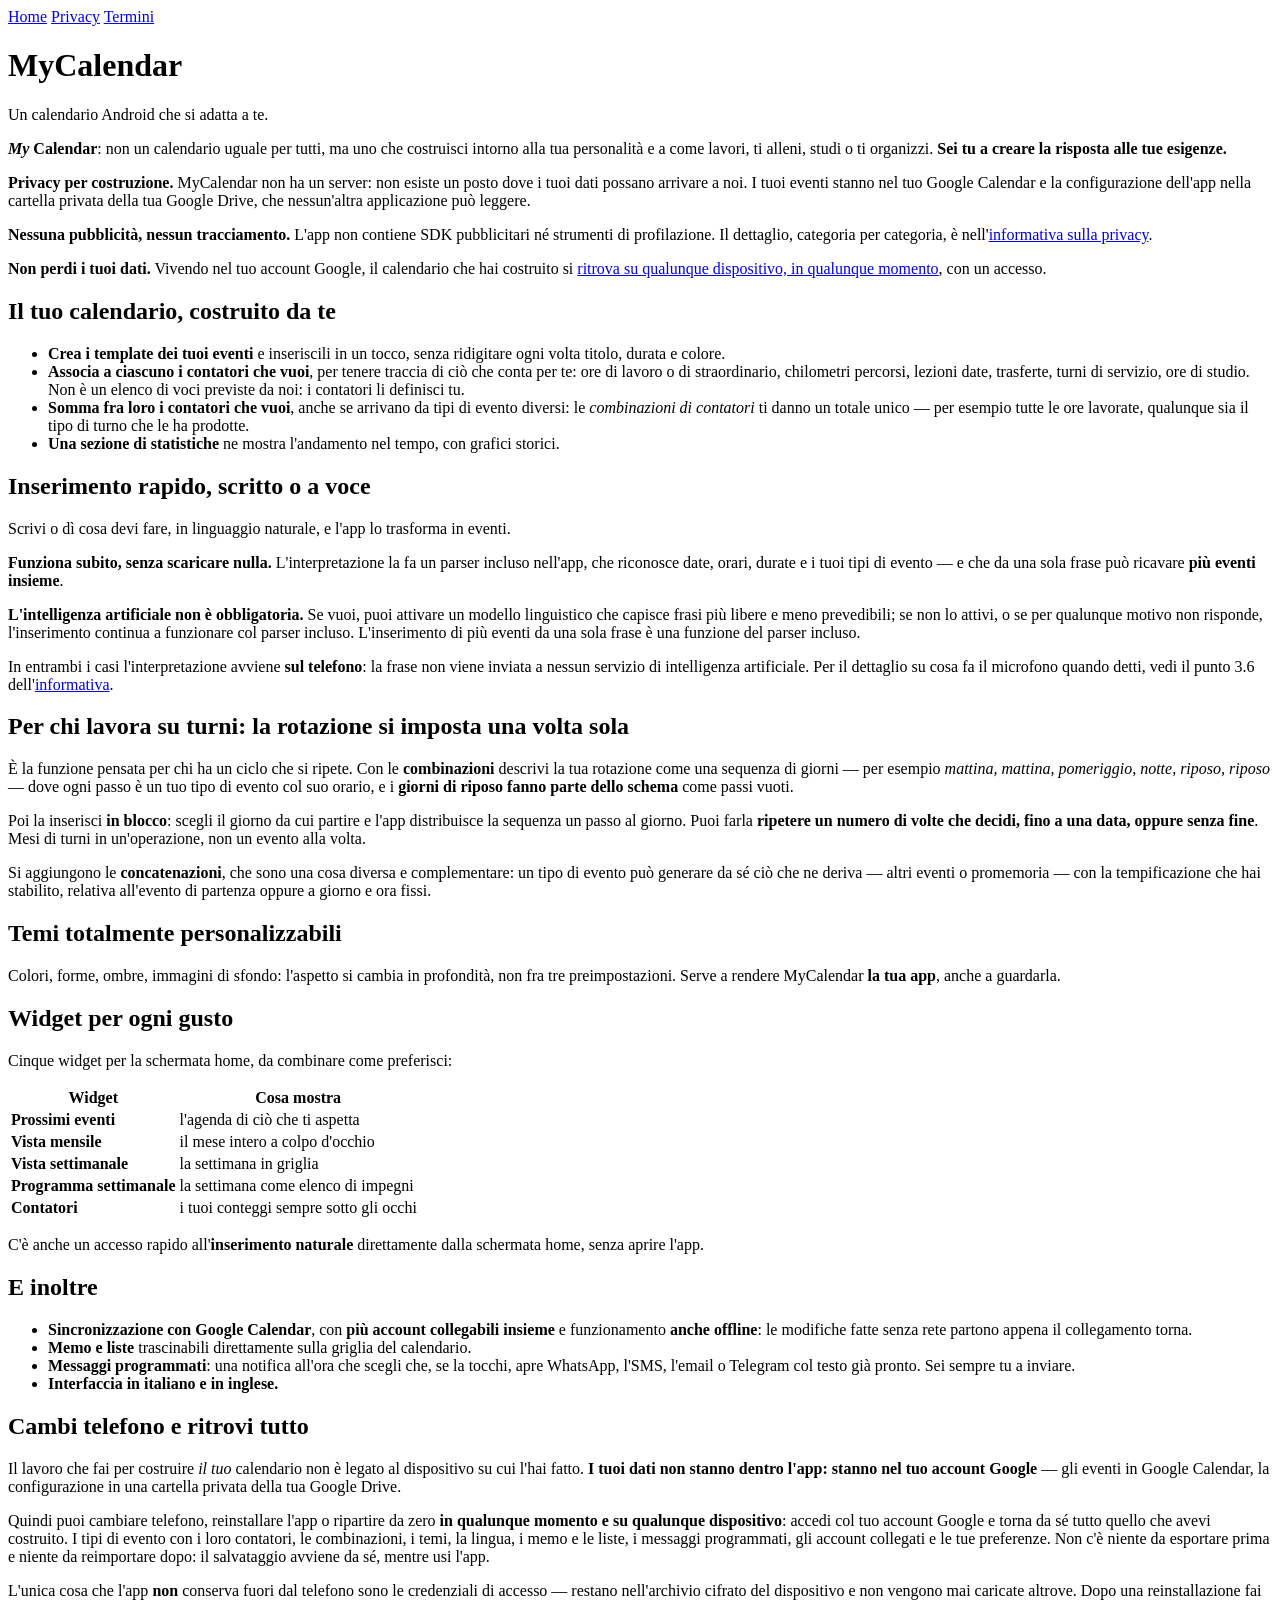
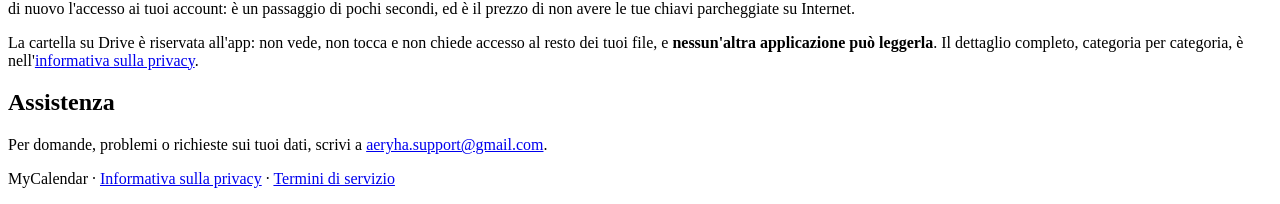
==== index.html @ 50409868 "Pubblica index.html" ====
<!DOCTYPE html>
<html lang="it">
<head>
<meta charset="utf-8">
<meta name="viewport" content="width=device-width, initial-scale=1">
<title>MyCalendar — un calendario Android che si adatta a te</title>
<meta name="description" content="MyCalendar è un calendario Android che si adatta a te: crea i template dei tuoi eventi, associagli i contatori che vuoi e guardane l'andamento. Privacy per costruzione: i tuoi dati restano nel tuo account Google.">
<link rel="stylesheet" href="stile.css">
</head>
<body>

<nav>
  <a href="index.html">Home</a>
  <a href="privacy.html">Privacy</a>
  <a href="termini.html">Termini</a>
</nav>

<h1>MyCalendar</h1>
<p class="sottotitolo">Un calendario Android che si adatta a te.</p>
<p><strong><em>My</em> Calendar</strong>: non un calendario uguale per tutti, ma uno che
costruisci intorno alla tua personalità e a come lavori, ti alleni, studi o ti organizzi.
<strong>Sei tu a creare la risposta alle tue esigenze.</strong></p>

<div class="sintesi">
  <p><strong>Privacy per costruzione.</strong> MyCalendar non ha un server: non esiste un posto dove i
  tuoi dati possano arrivare a noi. I tuoi eventi stanno nel tuo Google Calendar e la
  configurazione dell'app nella cartella privata della tua Google Drive, che nessun'altra
  applicazione può leggere.</p>
  <p><strong>Nessuna pubblicità, nessun tracciamento.</strong> L'app non contiene SDK
  pubblicitari né strumenti di profilazione. Il dettaglio, categoria per categoria, è
  nell'<a href="privacy.html">informativa sulla privacy</a>.</p>
  <p><strong>Non perdi i tuoi dati.</strong> Vivendo nel tuo account Google, il calendario
  che hai costruito si <a href="#ripristino">ritrova su qualunque dispositivo, in qualunque
  momento</a>, con un accesso.</p>
</div>

<h2>Il tuo calendario, costruito da te</h2>
<ul>
  <li><strong>Crea i template dei tuoi eventi</strong> e inseriscili in un tocco, senza
  ridigitare ogni volta titolo, durata e colore.</li>
  <li><strong>Associa a ciascuno i contatori che vuoi</strong>, per tenere traccia di ciò che
  conta per te: ore di lavoro o di straordinario, chilometri percorsi, lezioni date,
  trasferte, turni di servizio, ore di studio. Non è un elenco di voci previste da noi:
  i contatori li definisci tu.</li>
  <li><strong>Somma fra loro i contatori che vuoi</strong>, anche se arrivano da tipi di
  evento diversi: le <em>combinazioni di contatori</em> ti danno un totale unico — per
  esempio tutte le ore lavorate, qualunque sia il tipo di turno che le ha prodotte.</li>
  <li><strong>Una sezione di statistiche</strong> ne mostra l'andamento nel tempo, con
  grafici storici.</li>
</ul>

<h2>Inserimento rapido, scritto o a voce</h2>
<p>Scrivi o dì cosa devi fare, in linguaggio naturale, e l'app lo trasforma in eventi.</p>
<p><strong>Funziona subito, senza scaricare nulla.</strong> L'interpretazione la fa un parser
incluso nell'app, che riconosce date, orari, durate e i tuoi tipi di evento — e che da una
sola frase può ricavare <strong>più eventi insieme</strong>.</p>
<p><strong>L'intelligenza artificiale non è obbligatoria.</strong> Se vuoi, puoi attivare un
modello linguistico che capisce frasi più libere e meno prevedibili; se non lo attivi, o se
per qualunque motivo non risponde, l'inserimento continua a funzionare col parser incluso.
L'inserimento di più eventi da una sola frase è una funzione del parser incluso.</p>
<p>In entrambi i casi l'interpretazione avviene <strong>sul telefono</strong>: la frase non
viene inviata a nessun servizio di intelligenza artificiale. Per il dettaglio su cosa fa il
microfono quando detti, vedi il punto 3.6 dell'<a href="privacy.html">informativa</a>.</p>

<h2>Per chi lavora su turni: la rotazione si imposta una volta sola</h2>
<p>È la funzione pensata per chi ha un ciclo che si ripete. Con le
<strong>combinazioni</strong> descrivi la tua rotazione come una sequenza di giorni — per
esempio <em>mattina, mattina, pomeriggio, notte, riposo, riposo</em> — dove ogni passo è un
tuo tipo di evento col suo orario, e i <strong>giorni di riposo fanno parte dello schema</strong>
come passi vuoti.</p>
<p>Poi la inserisci <strong>in blocco</strong>: scegli il giorno da cui partire e l'app
distribuisce la sequenza un passo al giorno. Puoi farla <strong>ripetere un numero di volte
che decidi, fino a una data, oppure senza fine</strong>. Mesi di turni in un'operazione, non
un evento alla volta.</p>
<p>Si aggiungono le <strong>concatenazioni</strong>, che sono una cosa diversa e
complementare: un tipo di evento può generare da sé ciò che ne deriva — altri eventi o
promemoria — con la tempificazione che hai stabilito, relativa all'evento di partenza oppure
a giorno e ora fissi.</p>

<h2>Temi totalmente personalizzabili</h2>
<p>Colori, forme, ombre, immagini di sfondo: l'aspetto si cambia in profondità, non fra tre
preimpostazioni. Serve a rendere MyCalendar <strong>la tua app</strong>, anche a guardarla.</p>

<h2>Widget per ogni gusto</h2>
<p>Cinque widget per la schermata home, da combinare come preferisci:</p>
<table>
  <tr><th>Widget</th><th>Cosa mostra</th></tr>
  <tr><td><strong>Prossimi eventi</strong></td><td>l'agenda di ciò che ti aspetta</td></tr>
  <tr><td><strong>Vista mensile</strong></td><td>il mese intero a colpo d'occhio</td></tr>
  <tr><td><strong>Vista settimanale</strong></td><td>la settimana in griglia</td></tr>
  <tr><td><strong>Programma settimanale</strong></td><td>la settimana come elenco di impegni</td></tr>
  <tr><td><strong>Contatori</strong></td><td>i tuoi conteggi sempre sotto gli occhi</td></tr>
</table>
<p>C'è anche un accesso rapido all'<strong>inserimento naturale</strong> direttamente dalla
schermata home, senza aprire l'app.</p>

<h2>E inoltre</h2>
<ul>
  <li><strong>Sincronizzazione con Google Calendar</strong>, con <strong>più account
  collegabili insieme</strong> e funzionamento <strong>anche offline</strong>: le modifiche
  fatte senza rete partono appena il collegamento torna.</li>
  <li><strong>Memo e liste</strong> trascinabili direttamente sulla griglia del calendario.</li>
  <li><strong>Messaggi programmati</strong>: una notifica all'ora che scegli che, se la
  tocchi, apre WhatsApp, l'SMS, l'email o Telegram col testo già pronto. Sei sempre tu a
  inviare.</li>
  <li><strong>Interfaccia in italiano e in inglese.</strong></li>
</ul>

<h2 id="ripristino">Cambi telefono e ritrovi tutto</h2>
<p>Il lavoro che fai per costruire <em>il tuo</em> calendario non è legato al dispositivo su
cui l'hai fatto. <strong>I tuoi dati non stanno dentro l'app: stanno nel tuo account
Google</strong> — gli eventi in Google Calendar, la configurazione in una cartella privata
della tua Google Drive.</p>
<p>Quindi puoi cambiare telefono, reinstallare l'app o ripartire da zero
<strong>in qualunque momento e su qualunque dispositivo</strong>: accedi col tuo account
Google e torna da sé tutto quello che avevi costruito. I tipi di evento con i loro contatori,
le combinazioni, i temi, la lingua, i memo e le liste, i messaggi programmati, gli account
collegati e le tue preferenze. Non c'è niente da esportare prima e niente da reimportare
dopo: il salvataggio avviene da sé, mentre usi l'app.</p>
<p>L'unica cosa che l'app <strong>non</strong> conserva fuori dal telefono sono le credenziali
di accesso — restano nell'archivio cifrato del dispositivo e non vengono mai caricate
altrove. Dopo una reinstallazione fai di nuovo l'accesso ai tuoi account: è un passaggio di
pochi secondi, ed è il prezzo di non avere le tue chiavi parcheggiate su Internet.</p>
<p>La cartella su Drive è riservata all'app: non vede, non tocca e non chiede accesso al
resto dei tuoi file, e <strong>nessun'altra applicazione può leggerla</strong>. Il dettaglio
completo, categoria per categoria, è nell'<a href="privacy.html">informativa sulla
privacy</a>.</p>

<h2>Assistenza</h2>
<p>Per domande, problemi o richieste sui tuoi dati, scrivi a
<a href="mailto:aeryha.support@gmail.com">aeryha.support@gmail.com</a>.</p>

<footer>
  <p>MyCalendar · <a href="privacy.html">Informativa sulla privacy</a> ·
  <a href="termini.html">Termini di servizio</a></p>
</footer>

</body>
</html>
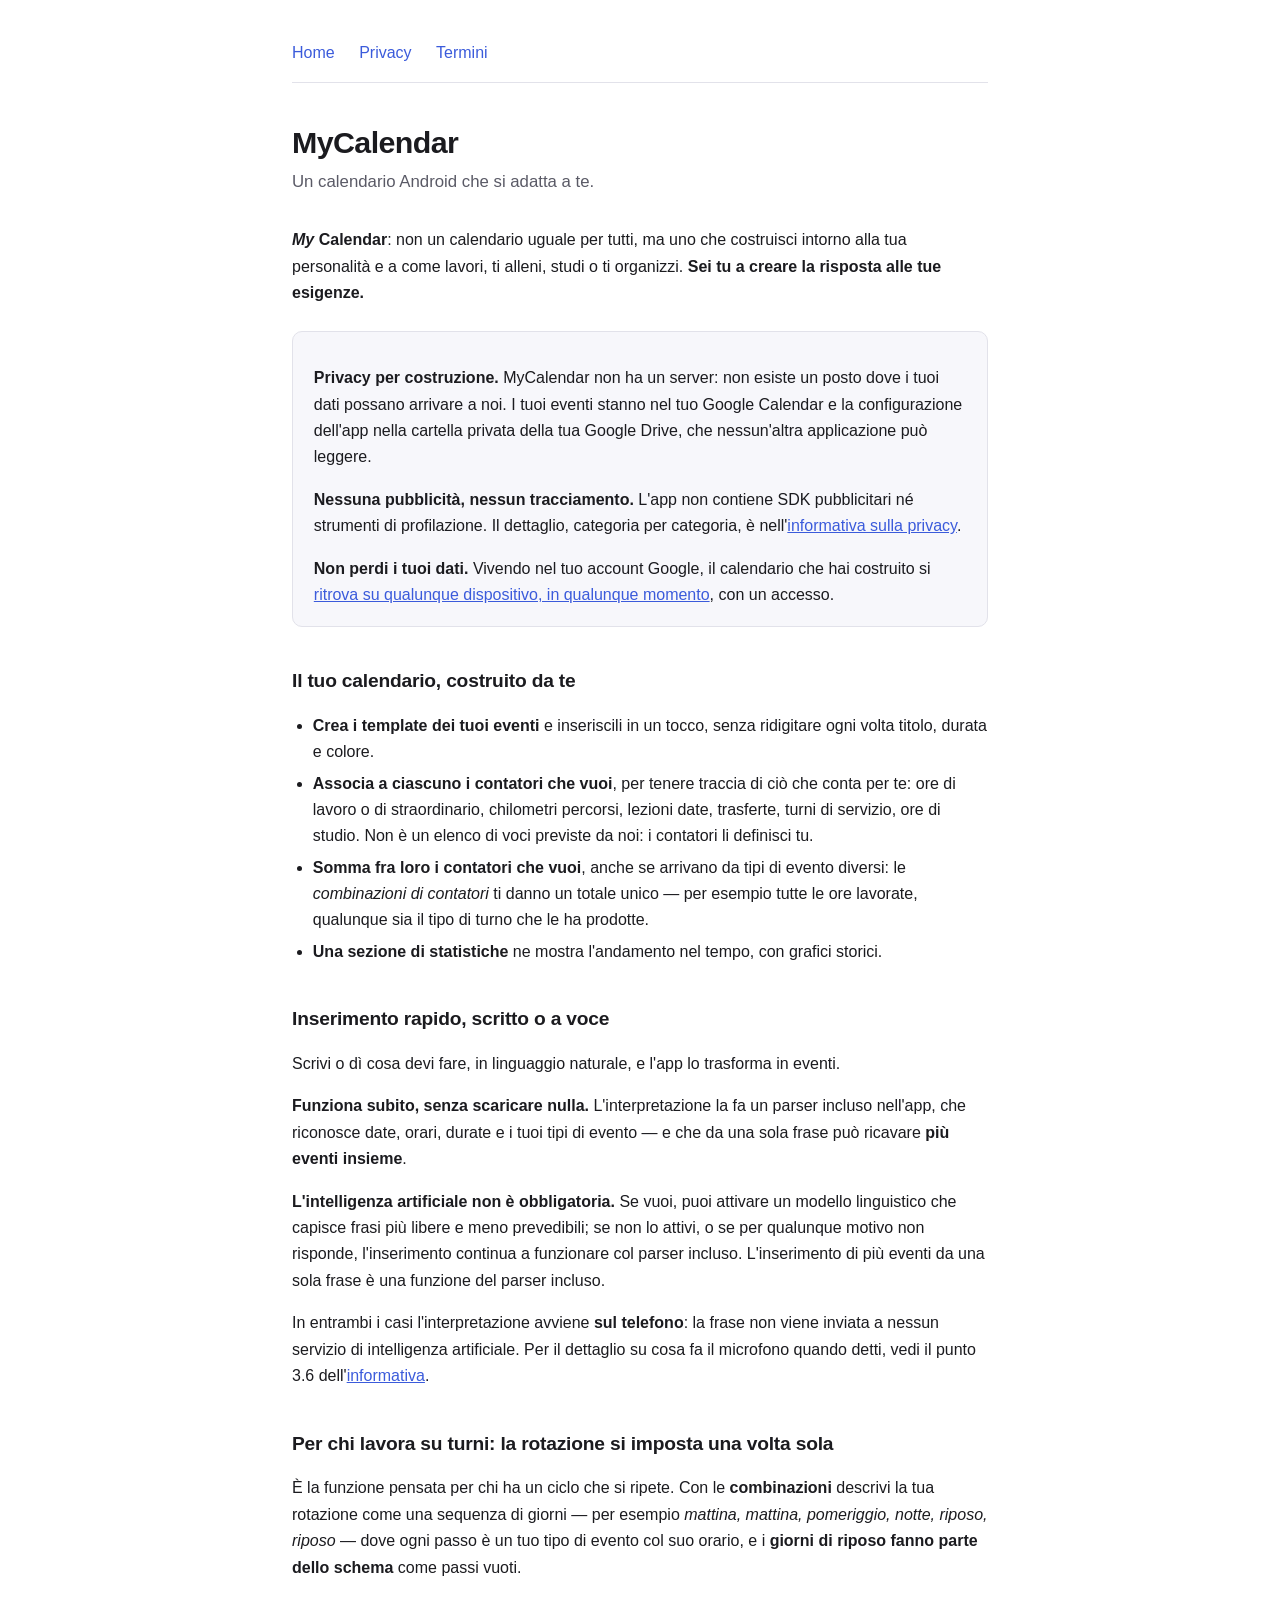
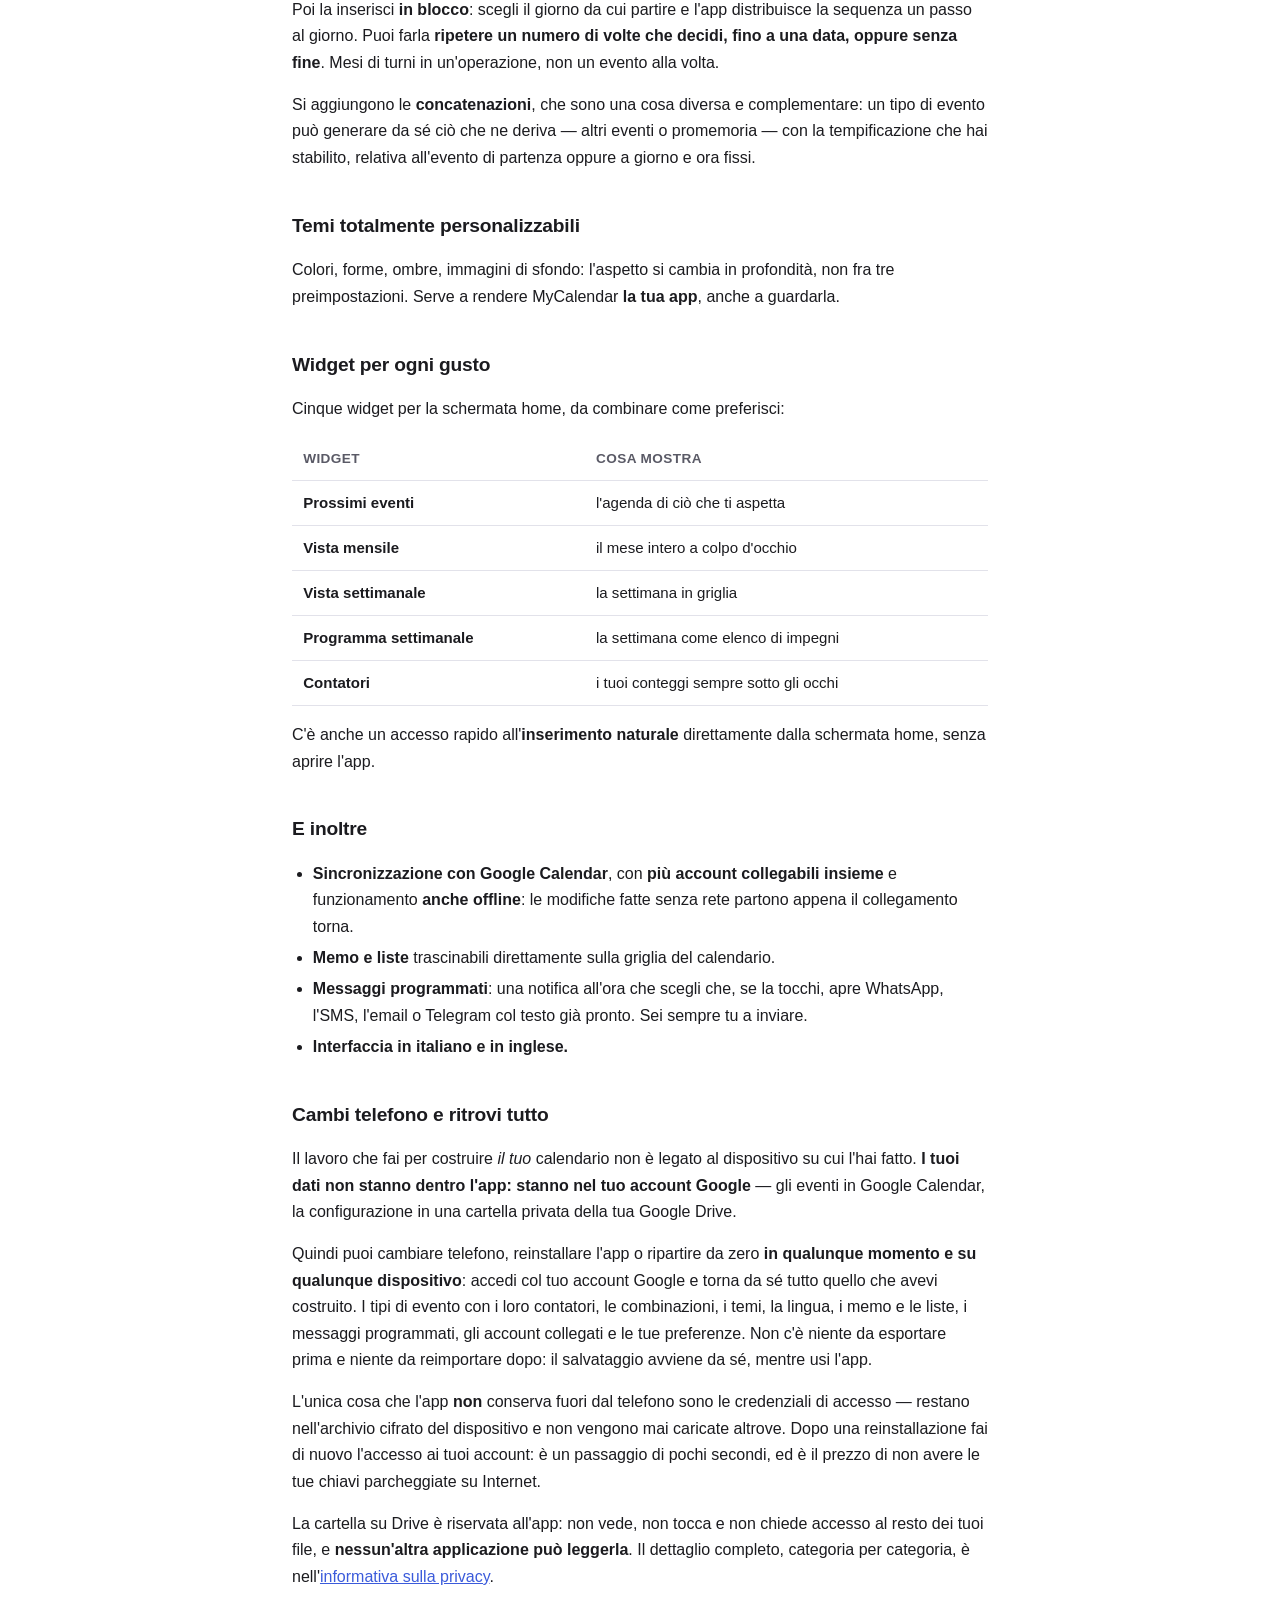
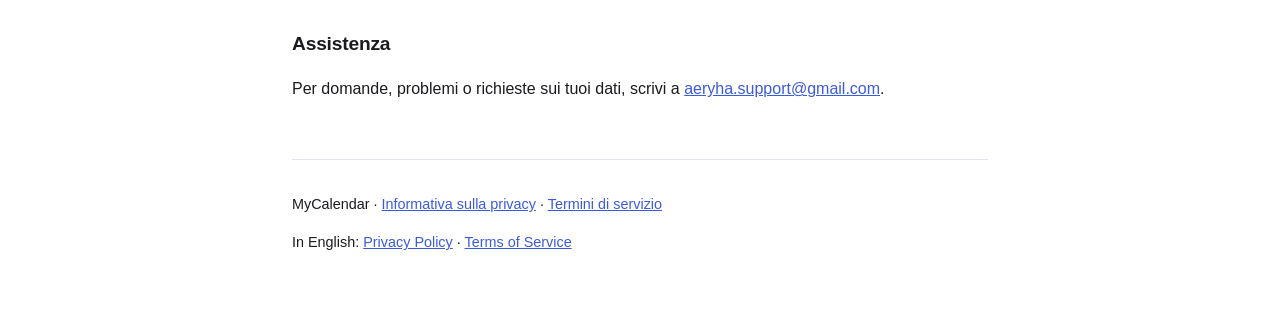
==== commit b54ab222: "Aggiorna index.html: collegamento alla versione inglese" ====
--- a/index.html
+++ b/index.html
@@ -1,139 +1,141 @@
-<!DOCTYPE html>
-<html lang="it">
-<head>
-<meta charset="utf-8">
-<meta name="viewport" content="width=device-width, initial-scale=1">
-<title>MyCalendar — un calendario Android che si adatta a te</title>
-<meta name="description" content="MyCalendar è un calendario Android che si adatta a te: crea i template dei tuoi eventi, associagli i contatori che vuoi e guardane l'andamento. Privacy per costruzione: i tuoi dati restano nel tuo account Google.">
-<link rel="stylesheet" href="stile.css">
-</head>
-<body>
-
-<nav>
-  <a href="index.html">Home</a>
-  <a href="privacy.html">Privacy</a>
-  <a href="termini.html">Termini</a>
-</nav>
-
-<h1>MyCalendar</h1>
-<p class="sottotitolo">Un calendario Android che si adatta a te.</p>
-<p><strong><em>My</em> Calendar</strong>: non un calendario uguale per tutti, ma uno che
-costruisci intorno alla tua personalità e a come lavori, ti alleni, studi o ti organizzi.
-<strong>Sei tu a creare la risposta alle tue esigenze.</strong></p>
-
-<div class="sintesi">
-  <p><strong>Privacy per costruzione.</strong> MyCalendar non ha un server: non esiste un posto dove i
-  tuoi dati possano arrivare a noi. I tuoi eventi stanno nel tuo Google Calendar e la
-  configurazione dell'app nella cartella privata della tua Google Drive, che nessun'altra
-  applicazione può leggere.</p>
-  <p><strong>Nessuna pubblicità, nessun tracciamento.</strong> L'app non contiene SDK
-  pubblicitari né strumenti di profilazione. Il dettaglio, categoria per categoria, è
-  nell'<a href="privacy.html">informativa sulla privacy</a>.</p>
-  <p><strong>Non perdi i tuoi dati.</strong> Vivendo nel tuo account Google, il calendario
-  che hai costruito si <a href="#ripristino">ritrova su qualunque dispositivo, in qualunque
-  momento</a>, con un accesso.</p>
-</div>
-
-<h2>Il tuo calendario, costruito da te</h2>
-<ul>
-  <li><strong>Crea i template dei tuoi eventi</strong> e inseriscili in un tocco, senza
-  ridigitare ogni volta titolo, durata e colore.</li>
-  <li><strong>Associa a ciascuno i contatori che vuoi</strong>, per tenere traccia di ciò che
-  conta per te: ore di lavoro o di straordinario, chilometri percorsi, lezioni date,
-  trasferte, turni di servizio, ore di studio. Non è un elenco di voci previste da noi:
-  i contatori li definisci tu.</li>
-  <li><strong>Somma fra loro i contatori che vuoi</strong>, anche se arrivano da tipi di
-  evento diversi: le <em>combinazioni di contatori</em> ti danno un totale unico — per
-  esempio tutte le ore lavorate, qualunque sia il tipo di turno che le ha prodotte.</li>
-  <li><strong>Una sezione di statistiche</strong> ne mostra l'andamento nel tempo, con
-  grafici storici.</li>
-</ul>
-
-<h2>Inserimento rapido, scritto o a voce</h2>
-<p>Scrivi o dì cosa devi fare, in linguaggio naturale, e l'app lo trasforma in eventi.</p>
-<p><strong>Funziona subito, senza scaricare nulla.</strong> L'interpretazione la fa un parser
-incluso nell'app, che riconosce date, orari, durate e i tuoi tipi di evento — e che da una
-sola frase può ricavare <strong>più eventi insieme</strong>.</p>
-<p><strong>L'intelligenza artificiale non è obbligatoria.</strong> Se vuoi, puoi attivare un
-modello linguistico che capisce frasi più libere e meno prevedibili; se non lo attivi, o se
-per qualunque motivo non risponde, l'inserimento continua a funzionare col parser incluso.
-L'inserimento di più eventi da una sola frase è una funzione del parser incluso.</p>
-<p>In entrambi i casi l'interpretazione avviene <strong>sul telefono</strong>: la frase non
-viene inviata a nessun servizio di intelligenza artificiale. Per il dettaglio su cosa fa il
-microfono quando detti, vedi il punto 3.6 dell'<a href="privacy.html">informativa</a>.</p>
-
-<h2>Per chi lavora su turni: la rotazione si imposta una volta sola</h2>
-<p>È la funzione pensata per chi ha un ciclo che si ripete. Con le
-<strong>combinazioni</strong> descrivi la tua rotazione come una sequenza di giorni — per
-esempio <em>mattina, mattina, pomeriggio, notte, riposo, riposo</em> — dove ogni passo è un
-tuo tipo di evento col suo orario, e i <strong>giorni di riposo fanno parte dello schema</strong>
-come passi vuoti.</p>
-<p>Poi la inserisci <strong>in blocco</strong>: scegli il giorno da cui partire e l'app
-distribuisce la sequenza un passo al giorno. Puoi farla <strong>ripetere un numero di volte
-che decidi, fino a una data, oppure senza fine</strong>. Mesi di turni in un'operazione, non
-un evento alla volta.</p>
-<p>Si aggiungono le <strong>concatenazioni</strong>, che sono una cosa diversa e
-complementare: un tipo di evento può generare da sé ciò che ne deriva — altri eventi o
-promemoria — con la tempificazione che hai stabilito, relativa all'evento di partenza oppure
-a giorno e ora fissi.</p>
-
-<h2>Temi totalmente personalizzabili</h2>
-<p>Colori, forme, ombre, immagini di sfondo: l'aspetto si cambia in profondità, non fra tre
-preimpostazioni. Serve a rendere MyCalendar <strong>la tua app</strong>, anche a guardarla.</p>
-
-<h2>Widget per ogni gusto</h2>
-<p>Cinque widget per la schermata home, da combinare come preferisci:</p>
-<table>
-  <tr><th>Widget</th><th>Cosa mostra</th></tr>
-  <tr><td><strong>Prossimi eventi</strong></td><td>l'agenda di ciò che ti aspetta</td></tr>
-  <tr><td><strong>Vista mensile</strong></td><td>il mese intero a colpo d'occhio</td></tr>
-  <tr><td><strong>Vista settimanale</strong></td><td>la settimana in griglia</td></tr>
-  <tr><td><strong>Programma settimanale</strong></td><td>la settimana come elenco di impegni</td></tr>
-  <tr><td><strong>Contatori</strong></td><td>i tuoi conteggi sempre sotto gli occhi</td></tr>
-</table>
-<p>C'è anche un accesso rapido all'<strong>inserimento naturale</strong> direttamente dalla
-schermata home, senza aprire l'app.</p>
-
-<h2>E inoltre</h2>
-<ul>
-  <li><strong>Sincronizzazione con Google Calendar</strong>, con <strong>più account
-  collegabili insieme</strong> e funzionamento <strong>anche offline</strong>: le modifiche
-  fatte senza rete partono appena il collegamento torna.</li>
-  <li><strong>Memo e liste</strong> trascinabili direttamente sulla griglia del calendario.</li>
-  <li><strong>Messaggi programmati</strong>: una notifica all'ora che scegli che, se la
-  tocchi, apre WhatsApp, l'SMS, l'email o Telegram col testo già pronto. Sei sempre tu a
-  inviare.</li>
-  <li><strong>Interfaccia in italiano e in inglese.</strong></li>
-</ul>
-
-<h2 id="ripristino">Cambi telefono e ritrovi tutto</h2>
-<p>Il lavoro che fai per costruire <em>il tuo</em> calendario non è legato al dispositivo su
-cui l'hai fatto. <strong>I tuoi dati non stanno dentro l'app: stanno nel tuo account
-Google</strong> — gli eventi in Google Calendar, la configurazione in una cartella privata
-della tua Google Drive.</p>
-<p>Quindi puoi cambiare telefono, reinstallare l'app o ripartire da zero
-<strong>in qualunque momento e su qualunque dispositivo</strong>: accedi col tuo account
-Google e torna da sé tutto quello che avevi costruito. I tipi di evento con i loro contatori,
-le combinazioni, i temi, la lingua, i memo e le liste, i messaggi programmati, gli account
-collegati e le tue preferenze. Non c'è niente da esportare prima e niente da reimportare
-dopo: il salvataggio avviene da sé, mentre usi l'app.</p>
-<p>L'unica cosa che l'app <strong>non</strong> conserva fuori dal telefono sono le credenziali
-di accesso — restano nell'archivio cifrato del dispositivo e non vengono mai caricate
-altrove. Dopo una reinstallazione fai di nuovo l'accesso ai tuoi account: è un passaggio di
-pochi secondi, ed è il prezzo di non avere le tue chiavi parcheggiate su Internet.</p>
-<p>La cartella su Drive è riservata all'app: non vede, non tocca e non chiede accesso al
-resto dei tuoi file, e <strong>nessun'altra applicazione può leggerla</strong>. Il dettaglio
-completo, categoria per categoria, è nell'<a href="privacy.html">informativa sulla
-privacy</a>.</p>
-
-<h2>Assistenza</h2>
-<p>Per domande, problemi o richieste sui tuoi dati, scrivi a
-<a href="mailto:aeryha.support@gmail.com">aeryha.support@gmail.com</a>.</p>
-
-<footer>
-  <p>MyCalendar · <a href="privacy.html">Informativa sulla privacy</a> ·
-  <a href="termini.html">Termini di servizio</a></p>
-</footer>
-
-</body>
-</html>
+<!DOCTYPE html>
+<html lang="it">
+<head>
+<meta charset="utf-8">
+<meta name="viewport" content="width=device-width, initial-scale=1">
+<title>MyCalendar — un calendario Android che si adatta a te</title>
+<meta name="description" content="MyCalendar è un calendario Android che si adatta a te: crea i template dei tuoi eventi, associagli i contatori che vuoi e guardane l'andamento. Privacy per costruzione: i tuoi dati restano nel tuo account Google.">
+<link rel="stylesheet" href="stile.css">
+</head>
+<body>
+
+<nav>
+  <a href="index.html">Home</a>
+  <a href="privacy.html">Privacy</a>
+  <a href="termini.html">Termini</a>
+</nav>
+
+<h1>MyCalendar</h1>
+<p class="sottotitolo">Un calendario Android che si adatta a te.</p>
+<p><strong><em>My</em> Calendar</strong>: non un calendario uguale per tutti, ma uno che
+costruisci intorno alla tua personalità e a come lavori, ti alleni, studi o ti organizzi.
+<strong>Sei tu a creare la risposta alle tue esigenze.</strong></p>
+
+<div class="sintesi">
+  <p><strong>Privacy per costruzione.</strong> MyCalendar non ha un server: non esiste un posto dove i
+  tuoi dati possano arrivare a noi. I tuoi eventi stanno nel tuo Google Calendar e la
+  configurazione dell'app nella cartella privata della tua Google Drive, che nessun'altra
+  applicazione può leggere.</p>
+  <p><strong>Nessuna pubblicità, nessun tracciamento.</strong> L'app non contiene SDK
+  pubblicitari né strumenti di profilazione. Il dettaglio, categoria per categoria, è
+  nell'<a href="privacy.html">informativa sulla privacy</a>.</p>
+  <p><strong>Non perdi i tuoi dati.</strong> Vivendo nel tuo account Google, il calendario
+  che hai costruito si <a href="#ripristino">ritrova su qualunque dispositivo, in qualunque
+  momento</a>, con un accesso.</p>
+</div>
+
+<h2>Il tuo calendario, costruito da te</h2>
+<ul>
+  <li><strong>Crea i template dei tuoi eventi</strong> e inseriscili in un tocco, senza
+  ridigitare ogni volta titolo, durata e colore.</li>
+  <li><strong>Associa a ciascuno i contatori che vuoi</strong>, per tenere traccia di ciò che
+  conta per te: ore di lavoro o di straordinario, chilometri percorsi, lezioni date,
+  trasferte, turni di servizio, ore di studio. Non è un elenco di voci previste da noi:
+  i contatori li definisci tu.</li>
+  <li><strong>Somma fra loro i contatori che vuoi</strong>, anche se arrivano da tipi di
+  evento diversi: le <em>combinazioni di contatori</em> ti danno un totale unico — per
+  esempio tutte le ore lavorate, qualunque sia il tipo di turno che le ha prodotte.</li>
+  <li><strong>Una sezione di statistiche</strong> ne mostra l'andamento nel tempo, con
+  grafici storici.</li>
+</ul>
+
+<h2>Inserimento rapido, scritto o a voce</h2>
+<p>Scrivi o dì cosa devi fare, in linguaggio naturale, e l'app lo trasforma in eventi.</p>
+<p><strong>Funziona subito, senza scaricare nulla.</strong> L'interpretazione la fa un parser
+incluso nell'app, che riconosce date, orari, durate e i tuoi tipi di evento — e che da una
+sola frase può ricavare <strong>più eventi insieme</strong>.</p>
+<p><strong>L'intelligenza artificiale non è obbligatoria.</strong> Se vuoi, puoi attivare un
+modello linguistico che capisce frasi più libere e meno prevedibili; se non lo attivi, o se
+per qualunque motivo non risponde, l'inserimento continua a funzionare col parser incluso.
+L'inserimento di più eventi da una sola frase è una funzione del parser incluso.</p>
+<p>In entrambi i casi l'interpretazione avviene <strong>sul telefono</strong>: la frase non
+viene inviata a nessun servizio di intelligenza artificiale. Per il dettaglio su cosa fa il
+microfono quando detti, vedi il punto 3.6 dell'<a href="privacy.html">informativa</a>.</p>
+
+<h2>Per chi lavora su turni: la rotazione si imposta una volta sola</h2>
+<p>È la funzione pensata per chi ha un ciclo che si ripete. Con le
+<strong>combinazioni</strong> descrivi la tua rotazione come una sequenza di giorni — per
+esempio <em>mattina, mattina, pomeriggio, notte, riposo, riposo</em> — dove ogni passo è un
+tuo tipo di evento col suo orario, e i <strong>giorni di riposo fanno parte dello schema</strong>
+come passi vuoti.</p>
+<p>Poi la inserisci <strong>in blocco</strong>: scegli il giorno da cui partire e l'app
+distribuisce la sequenza un passo al giorno. Puoi farla <strong>ripetere un numero di volte
+che decidi, fino a una data, oppure senza fine</strong>. Mesi di turni in un'operazione, non
+un evento alla volta.</p>
+<p>Si aggiungono le <strong>concatenazioni</strong>, che sono una cosa diversa e
+complementare: un tipo di evento può generare da sé ciò che ne deriva — altri eventi o
+promemoria — con la tempificazione che hai stabilito, relativa all'evento di partenza oppure
+a giorno e ora fissi.</p>
+
+<h2>Temi totalmente personalizzabili</h2>
+<p>Colori, forme, ombre, immagini di sfondo: l'aspetto si cambia in profondità, non fra tre
+preimpostazioni. Serve a rendere MyCalendar <strong>la tua app</strong>, anche a guardarla.</p>
+
+<h2>Widget per ogni gusto</h2>
+<p>Cinque widget per la schermata home, da combinare come preferisci:</p>
+<table>
+  <tr><th>Widget</th><th>Cosa mostra</th></tr>
+  <tr><td><strong>Prossimi eventi</strong></td><td>l'agenda di ciò che ti aspetta</td></tr>
+  <tr><td><strong>Vista mensile</strong></td><td>il mese intero a colpo d'occhio</td></tr>
+  <tr><td><strong>Vista settimanale</strong></td><td>la settimana in griglia</td></tr>
+  <tr><td><strong>Programma settimanale</strong></td><td>la settimana come elenco di impegni</td></tr>
+  <tr><td><strong>Contatori</strong></td><td>i tuoi conteggi sempre sotto gli occhi</td></tr>
+</table>
+<p>C'è anche un accesso rapido all'<strong>inserimento naturale</strong> direttamente dalla
+schermata home, senza aprire l'app.</p>
+
+<h2>E inoltre</h2>
+<ul>
+  <li><strong>Sincronizzazione con Google Calendar</strong>, con <strong>più account
+  collegabili insieme</strong> e funzionamento <strong>anche offline</strong>: le modifiche
+  fatte senza rete partono appena il collegamento torna.</li>
+  <li><strong>Memo e liste</strong> trascinabili direttamente sulla griglia del calendario.</li>
+  <li><strong>Messaggi programmati</strong>: una notifica all'ora che scegli che, se la
+  tocchi, apre WhatsApp, l'SMS, l'email o Telegram col testo già pronto. Sei sempre tu a
+  inviare.</li>
+  <li><strong>Interfaccia in italiano e in inglese.</strong></li>
+</ul>
+
+<h2 id="ripristino">Cambi telefono e ritrovi tutto</h2>
+<p>Il lavoro che fai per costruire <em>il tuo</em> calendario non è legato al dispositivo su
+cui l'hai fatto. <strong>I tuoi dati non stanno dentro l'app: stanno nel tuo account
+Google</strong> — gli eventi in Google Calendar, la configurazione in una cartella privata
+della tua Google Drive.</p>
+<p>Quindi puoi cambiare telefono, reinstallare l'app o ripartire da zero
+<strong>in qualunque momento e su qualunque dispositivo</strong>: accedi col tuo account
+Google e torna da sé tutto quello che avevi costruito. I tipi di evento con i loro contatori,
+le combinazioni, i temi, la lingua, i memo e le liste, i messaggi programmati, gli account
+collegati e le tue preferenze. Non c'è niente da esportare prima e niente da reimportare
+dopo: il salvataggio avviene da sé, mentre usi l'app.</p>
+<p>L'unica cosa che l'app <strong>non</strong> conserva fuori dal telefono sono le credenziali
+di accesso — restano nell'archivio cifrato del dispositivo e non vengono mai caricate
+altrove. Dopo una reinstallazione fai di nuovo l'accesso ai tuoi account: è un passaggio di
+pochi secondi, ed è il prezzo di non avere le tue chiavi parcheggiate su Internet.</p>
+<p>La cartella su Drive è riservata all'app: non vede, non tocca e non chiede accesso al
+resto dei tuoi file, e <strong>nessun'altra applicazione può leggerla</strong>. Il dettaglio
+completo, categoria per categoria, è nell'<a href="privacy.html">informativa sulla
+privacy</a>.</p>
+
+<h2>Assistenza</h2>
+<p>Per domande, problemi o richieste sui tuoi dati, scrivi a
+<a href="mailto:aeryha.support@gmail.com">aeryha.support@gmail.com</a>.</p>
+
+<footer>
+  <p>MyCalendar · <a href="privacy.html">Informativa sulla privacy</a> ·
+  <a href="termini.html">Termini di servizio</a></p>
+  <p>In English: <a href="privacy-en.html">Privacy Policy</a> ·
+  <a href="terms-en.html">Terms of Service</a></p>
+</footer>
+
+</body>
+</html>
--- a/stile.css
+++ b/stile.css
@@ -0,0 +1,53 @@
+:root {
+  --testo: #1b1b1f;
+  --tenue: #5a5a66;
+  --bordo: #e2e2ea;
+  --sfondo: #ffffff;
+  --accento: #3b5bdb;
+  --nota: #f7f7fb;
+}
+@media (prefers-color-scheme: dark) {
+  :root {
+    --testo: #e8e8ee;
+    --tenue: #a3a3b2;
+    --bordo: #32323c;
+    --sfondo: #16161a;
+    --accento: #8da2fb;
+    --nota: #1e1e24;
+  }
+}
+* { box-sizing: border-box; }
+body {
+  margin: 0 auto;
+  padding: 2.5rem 1.25rem 4rem;
+  max-width: 46rem;
+  background: var(--sfondo);
+  color: var(--testo);
+  font: 16px/1.65 -apple-system, BlinkMacSystemFont, "Segoe UI", Roboto, sans-serif;
+  -webkit-text-size-adjust: 100%;
+}
+h1 { font-size: 1.9rem; line-height: 1.25; margin: 0 0 .4rem; letter-spacing: -.02em; }
+h2 { font-size: 1.2rem; margin: 2.4rem 0 .6rem; letter-spacing: -.01em; }
+h3 { font-size: 1rem; margin: 1.6rem 0 .4rem; }
+p, li { color: var(--testo); }
+a { color: var(--accento); }
+.sottotitolo { color: var(--tenue); margin: 0 0 2rem; font-size: 1.05rem; }
+.aggiornato { color: var(--tenue); font-size: .9rem; }
+nav { margin: 0 0 2.5rem; padding-bottom: 1rem; border-bottom: 1px solid var(--bordo); }
+nav a { margin-right: 1.25rem; text-decoration: none; font-weight: 500; }
+nav a:hover { text-decoration: underline; }
+.sintesi {
+  background: var(--nota);
+  border: 1px solid var(--bordo);
+  border-radius: 10px;
+  padding: 1.1rem 1.3rem;
+  margin: 1.5rem 0 2rem;
+}
+.sintesi p:last-child { margin-bottom: 0; }
+table { width: 100%; border-collapse: collapse; margin: 1rem 0; font-size: .94rem; }
+th, td { text-align: left; vertical-align: top; padding: .6rem .7rem; border-bottom: 1px solid var(--bordo); }
+th { font-weight: 600; color: var(--tenue); font-size: .85rem; text-transform: uppercase; letter-spacing: .03em; }
+code { background: var(--nota); padding: .1rem .35rem; border-radius: 4px; font-size: .9em; }
+footer { margin-top: 3.5rem; padding-top: 1.2rem; border-top: 1px solid var(--bordo); color: var(--tenue); font-size: .9rem; }
+ul { padding-left: 1.3rem; }
+li { margin: .3rem 0; }
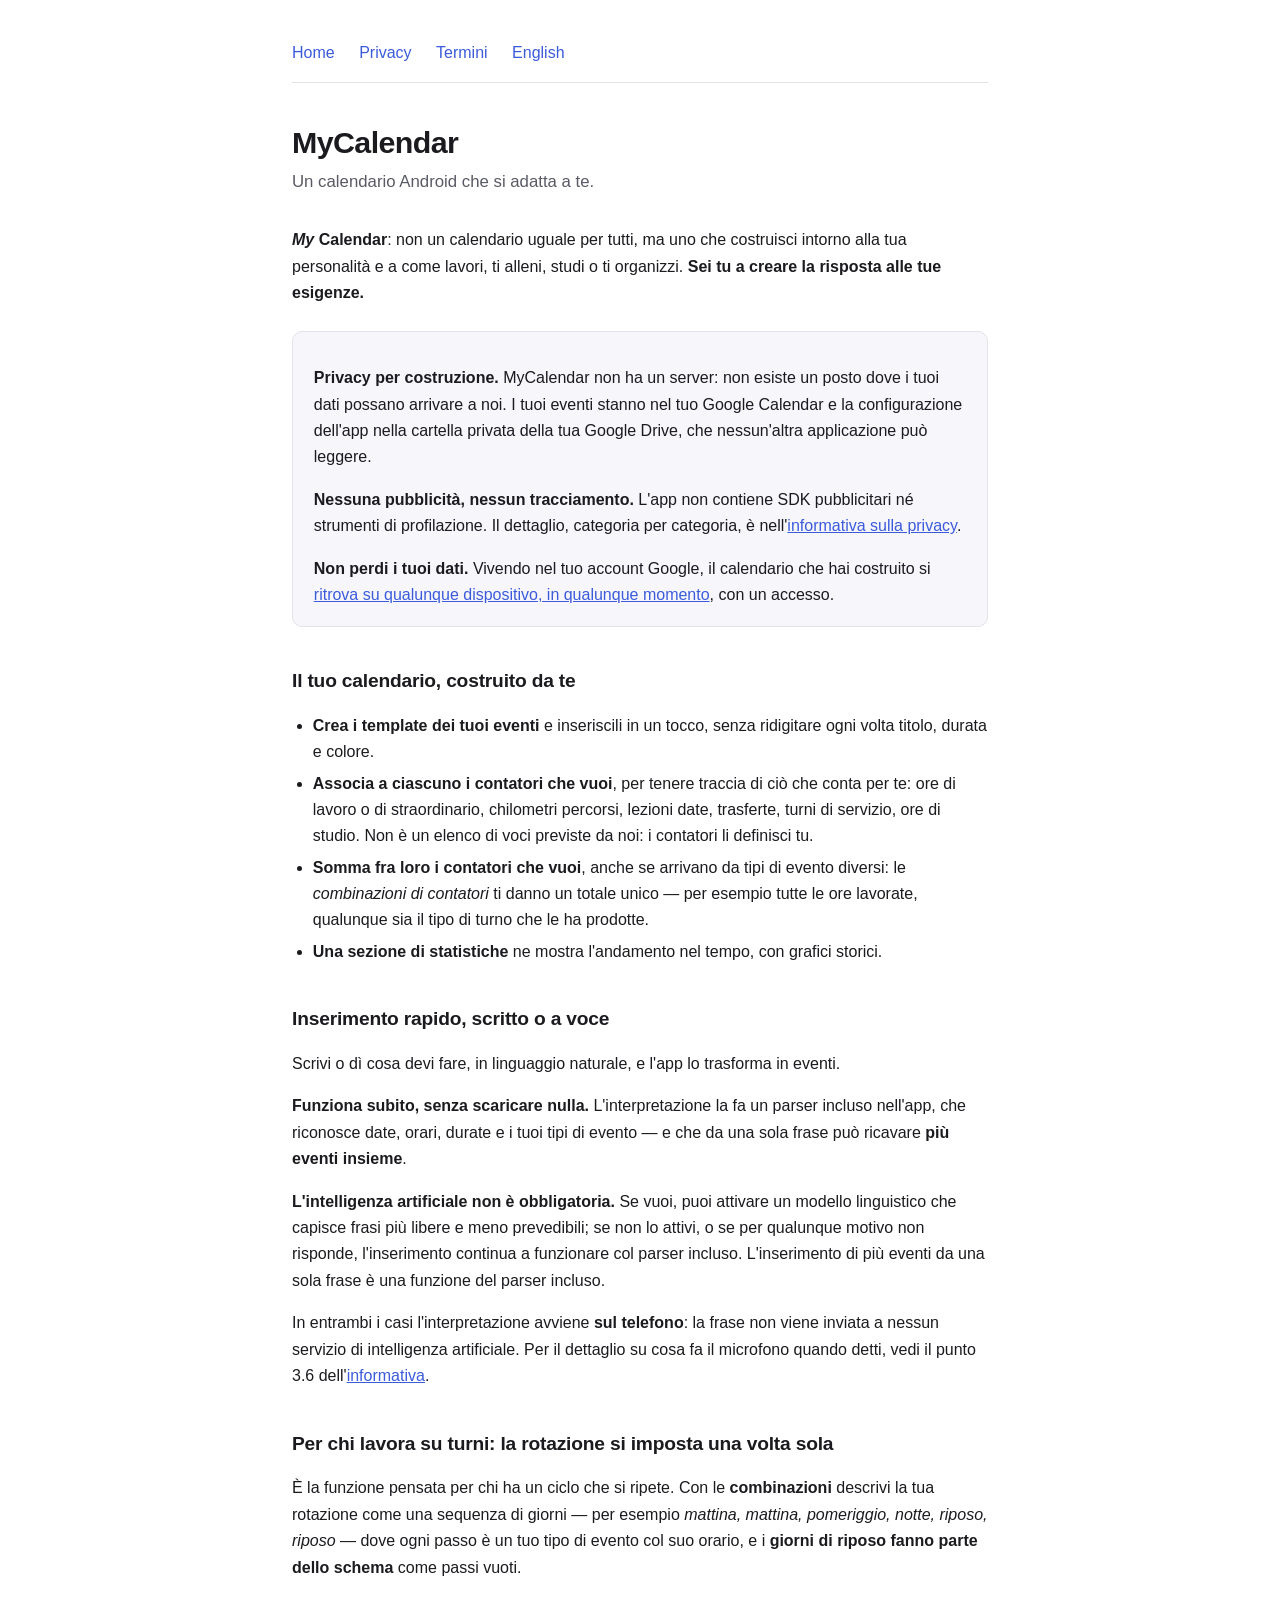
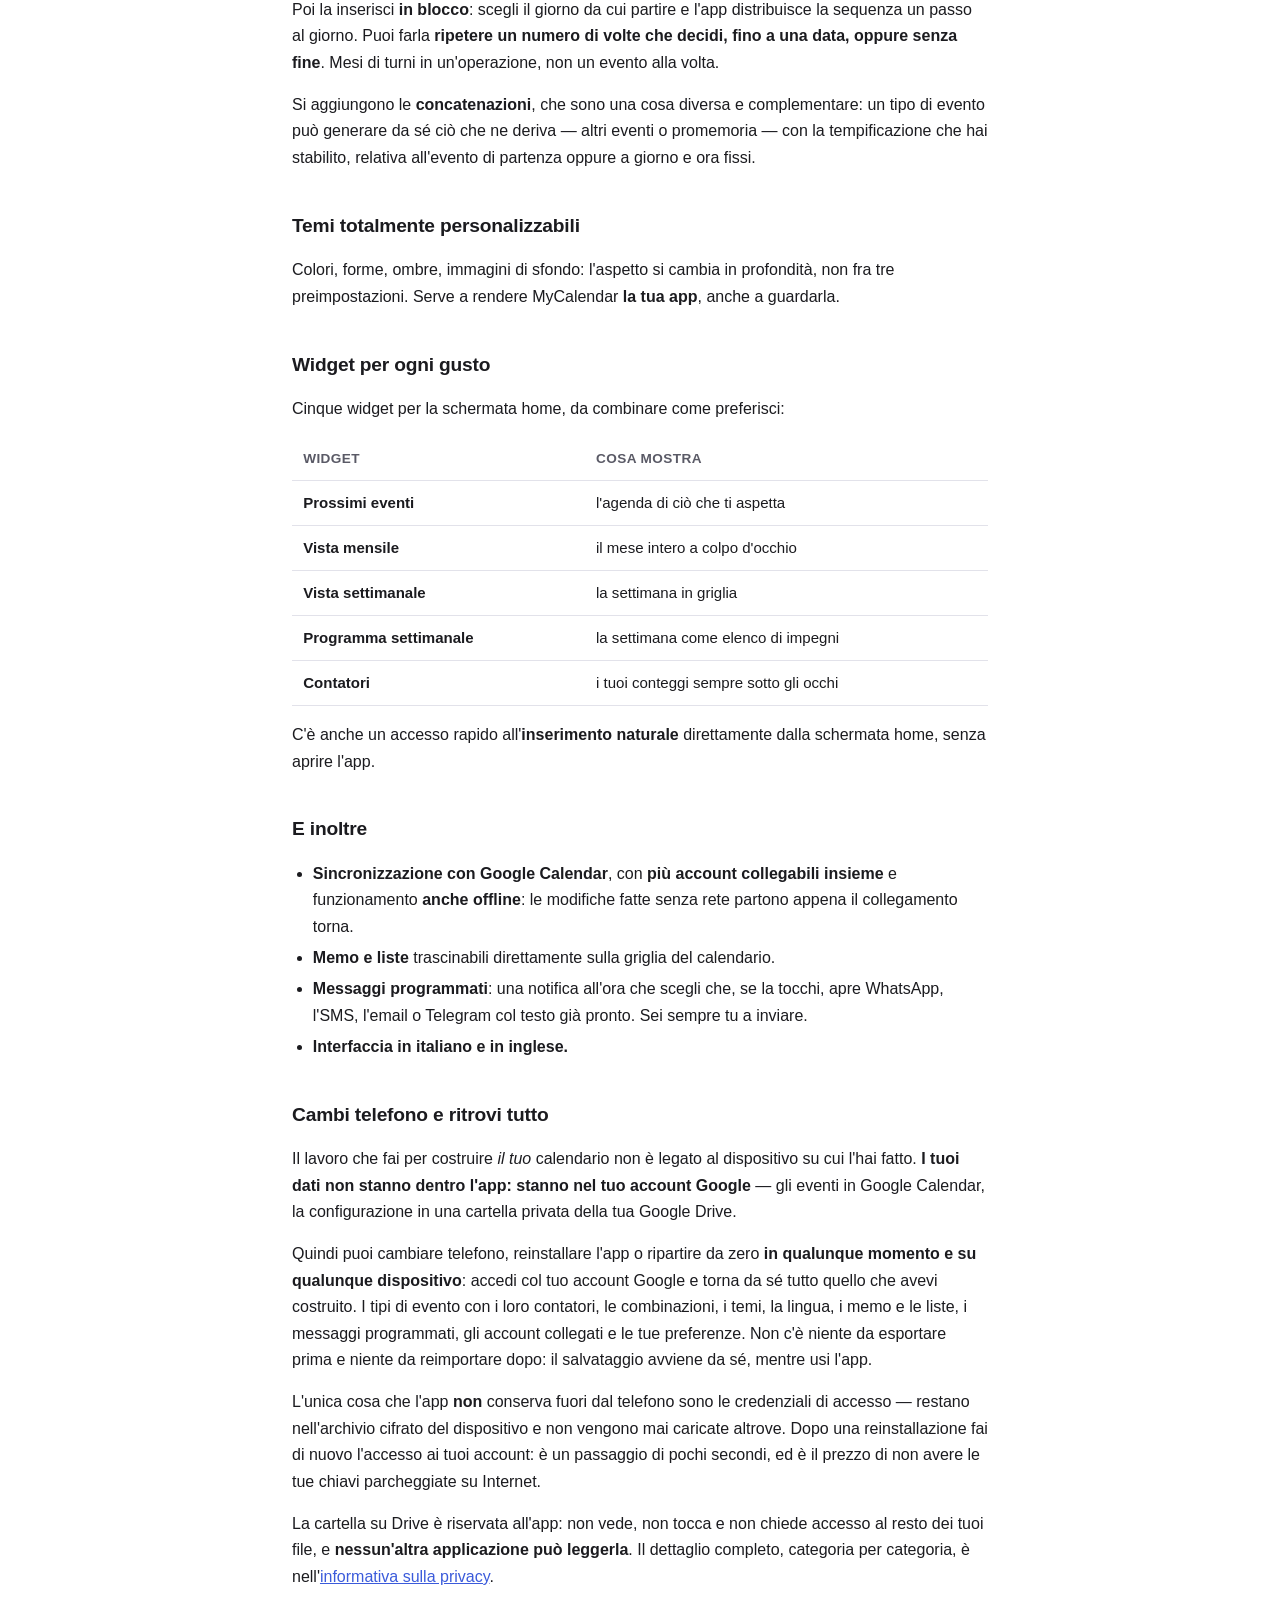
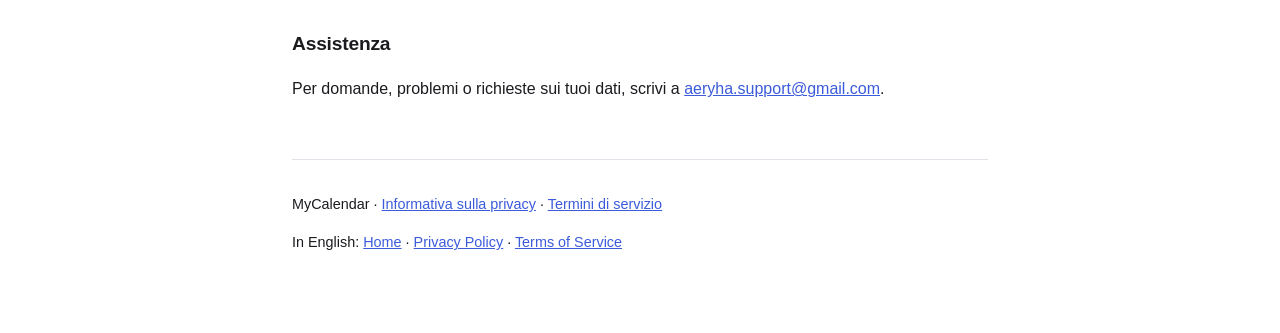
==== commit 94092f75: "Aggiunge la homepage inglese e collega le due lingue (index.html)" ====
--- a/index.html
+++ b/index.html
@@ -13,6 +13,7 @@
   <a href="index.html">Home</a>
   <a href="privacy.html">Privacy</a>
   <a href="termini.html">Termini</a>
+  <a href="index-en.html">English</a>
 </nav>
 
 <h1>MyCalendar</h1>
@@ -133,7 +134,8 @@
 <footer>
   <p>MyCalendar · <a href="privacy.html">Informativa sulla privacy</a> ·
   <a href="termini.html">Termini di servizio</a></p>
-  <p>In English: <a href="privacy-en.html">Privacy Policy</a> ·
+  <p>In English: <a href="index-en.html">Home</a> ·
+  <a href="privacy-en.html">Privacy Policy</a> ·
   <a href="terms-en.html">Terms of Service</a></p>
 </footer>
 
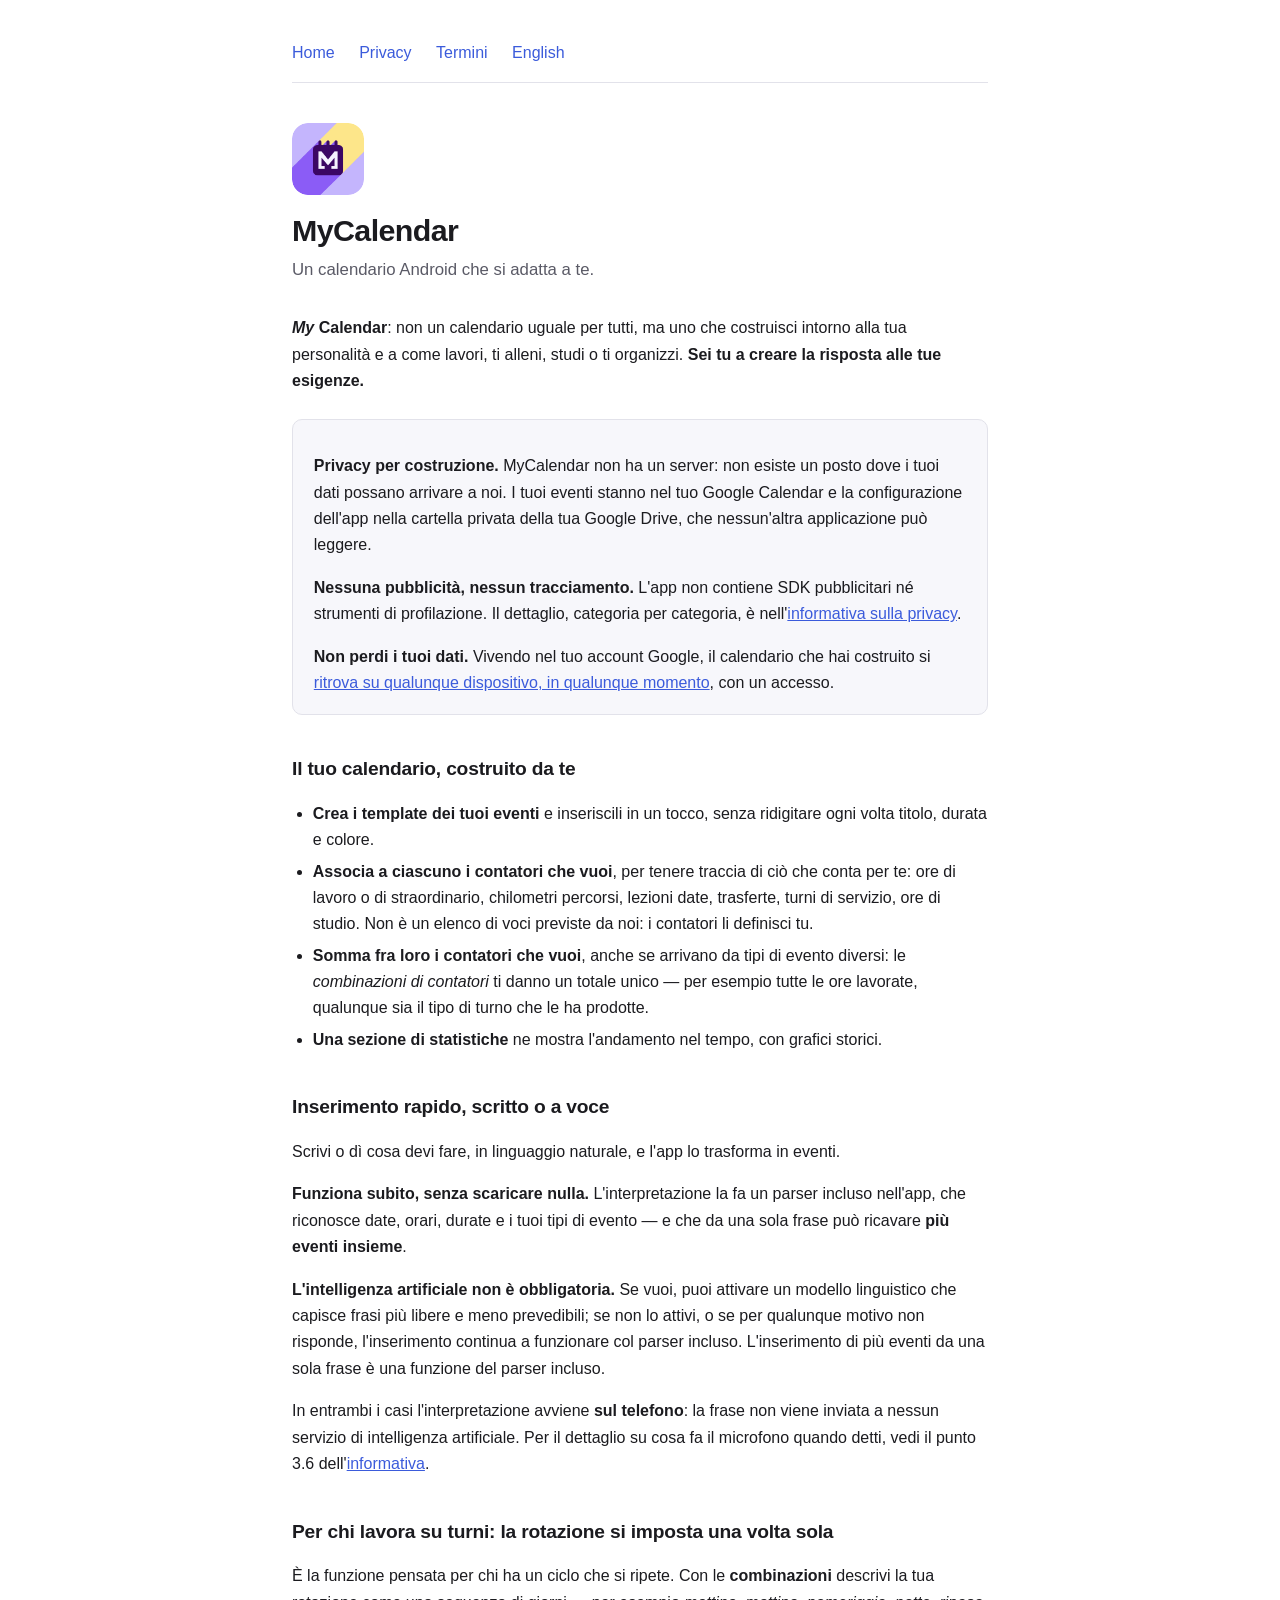
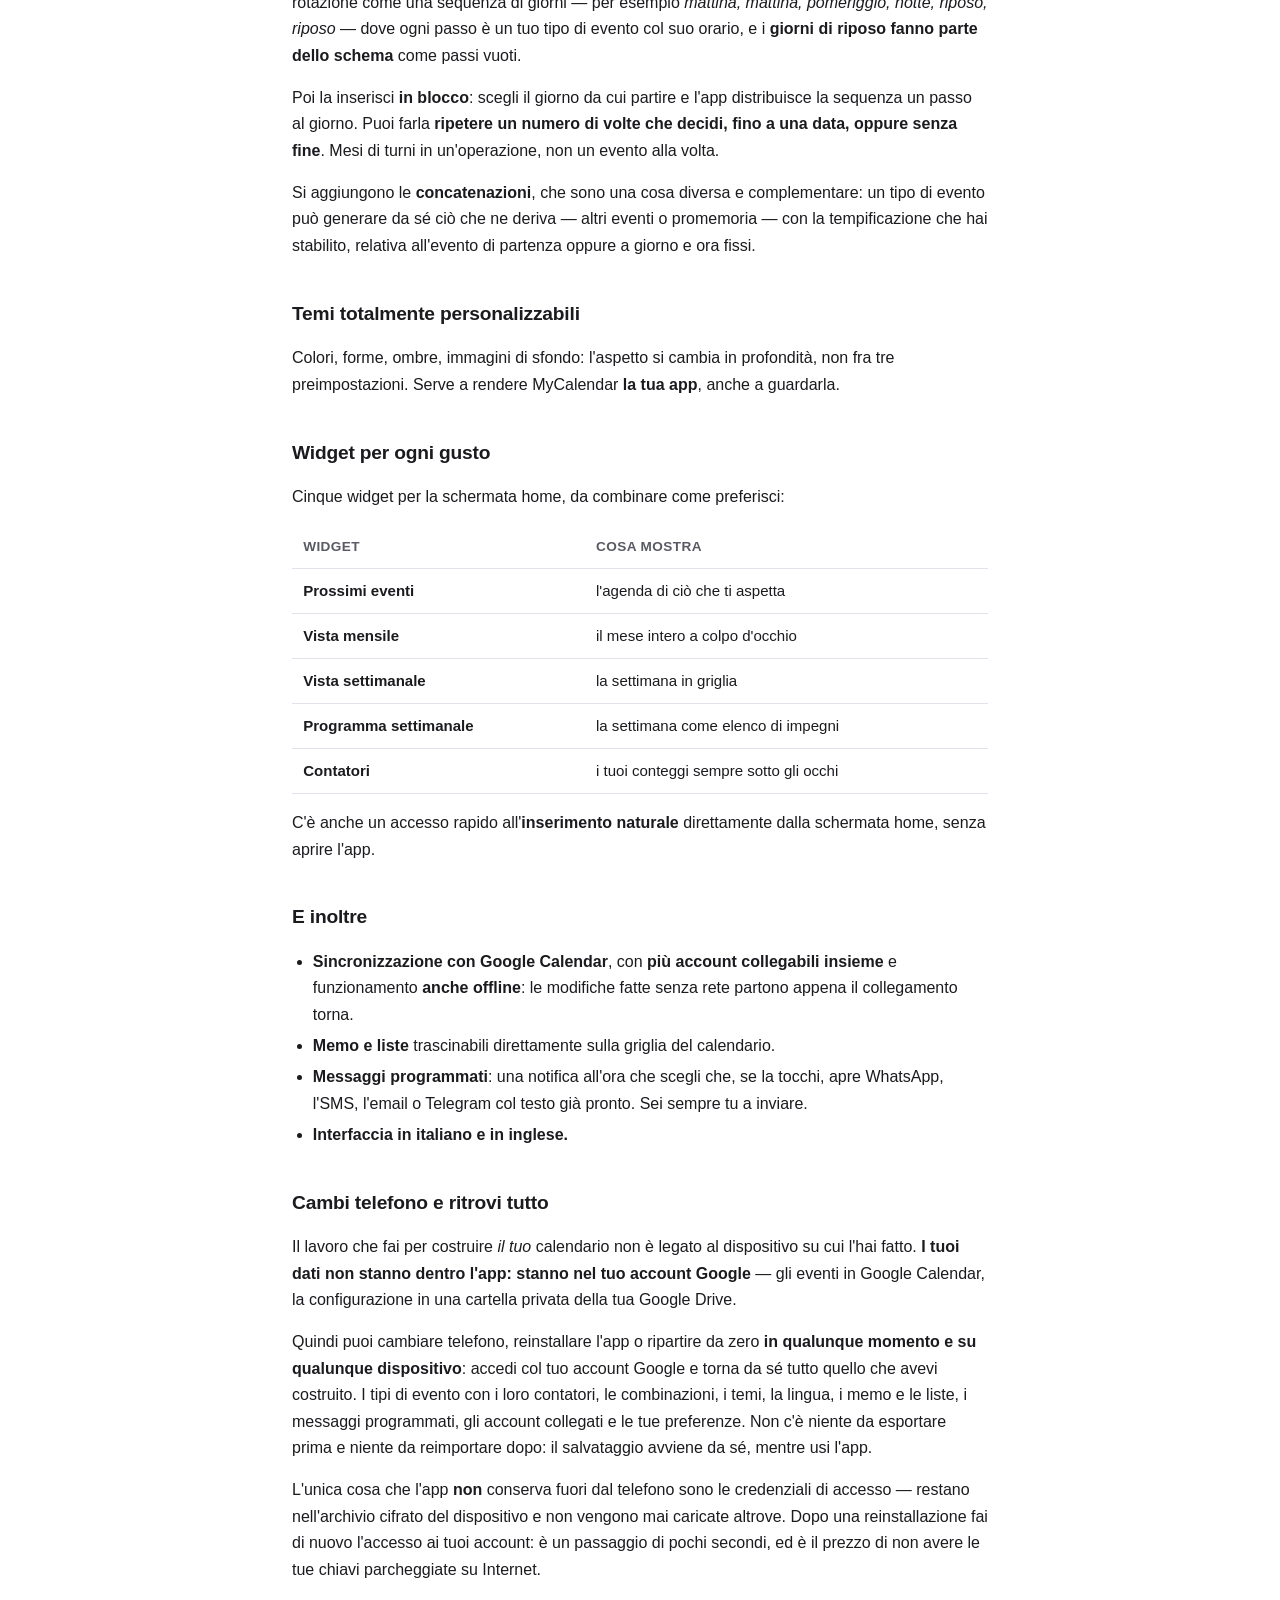
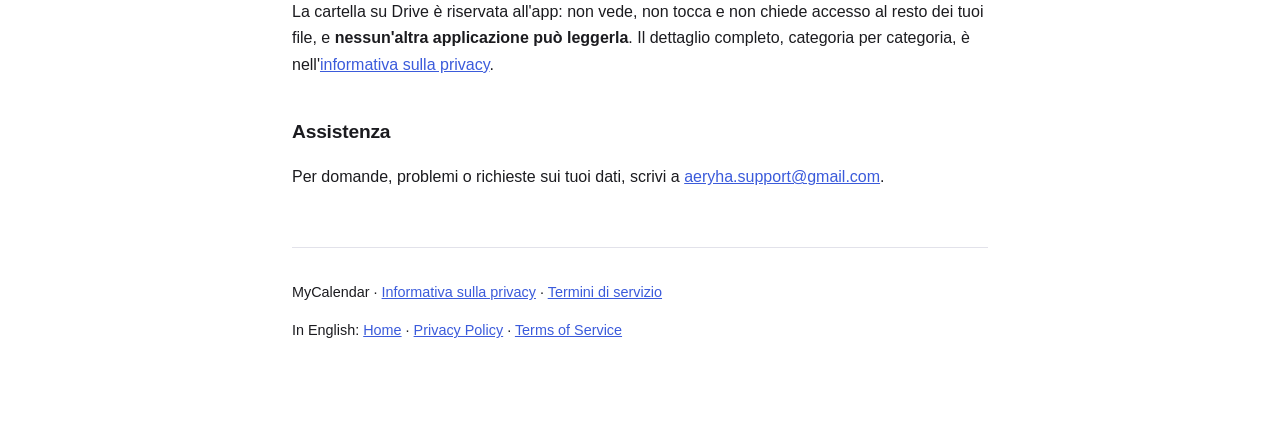
==== commit 1723f185: "Aggiunge il logo di MyCalendar al sito Il sito non aveva ne` logo ne` favicon. La revisione del bran" ====
--- a/index.html
+++ b/index.html
@@ -5,6 +5,14 @@
 <meta name="viewport" content="width=device-width, initial-scale=1">
 <title>MyCalendar — un calendario Android che si adatta a te</title>
 <meta name="description" content="MyCalendar è un calendario Android che si adatta a te: crea i template dei tuoi eventi, associagli i contatori che vuoi e guardane l'andamento. Privacy per costruzione: i tuoi dati restano nel tuo account Google.">
+<meta property="og:type" content="website">
+<meta property="og:title" content="MyCalendar — un calendario Android che si adatta a te">
+<meta property="og:description" content="MyCalendar è un calendario Android che si adatta a te: crea i template dei tuoi eventi, associagli i contatori che vuoi e guardane l'andamento. Privacy per costruzione: i tuoi dati restano nel tuo account Google.">
+<meta property="og:image" content="https://aeryha.github.io/mycalendar-sito/icona-512.png">
+<meta property="og:url" content="https://aeryha.github.io/mycalendar-sito/index.html">
+<link rel="icon" href="favicon.ico" sizes="any">
+<link rel="icon" href="icona-192.png" type="image/png">
+<link rel="apple-touch-icon" href="icona-180.png">
 <link rel="stylesheet" href="stile.css">
 </head>
 <body>
@@ -16,6 +24,7 @@
   <a href="index-en.html">English</a>
 </nav>
 
+<img src="icona-512.png" alt="Logo di MyCalendar" class="marchio" width="72" height="72">
 <h1>MyCalendar</h1>
 <p class="sottotitolo">Un calendario Android che si adatta a te.</p>
 <p><strong><em>My</em> Calendar</strong>: non un calendario uguale per tutti, ma uno che
--- a/stile.css
+++ b/stile.css
@@ -26,6 +26,7 @@
   font: 16px/1.65 -apple-system, BlinkMacSystemFont, "Segoe UI", Roboto, sans-serif;
   -webkit-text-size-adjust: 100%;
 }
+.marchio { display: block; width: 72px; height: 72px; border-radius: 16px; margin: 0 0 1rem; }
 h1 { font-size: 1.9rem; line-height: 1.25; margin: 0 0 .4rem; letter-spacing: -.02em; }
 h2 { font-size: 1.2rem; margin: 2.4rem 0 .6rem; letter-spacing: -.01em; }
 h3 { font-size: 1rem; margin: 1.6rem 0 .4rem; }
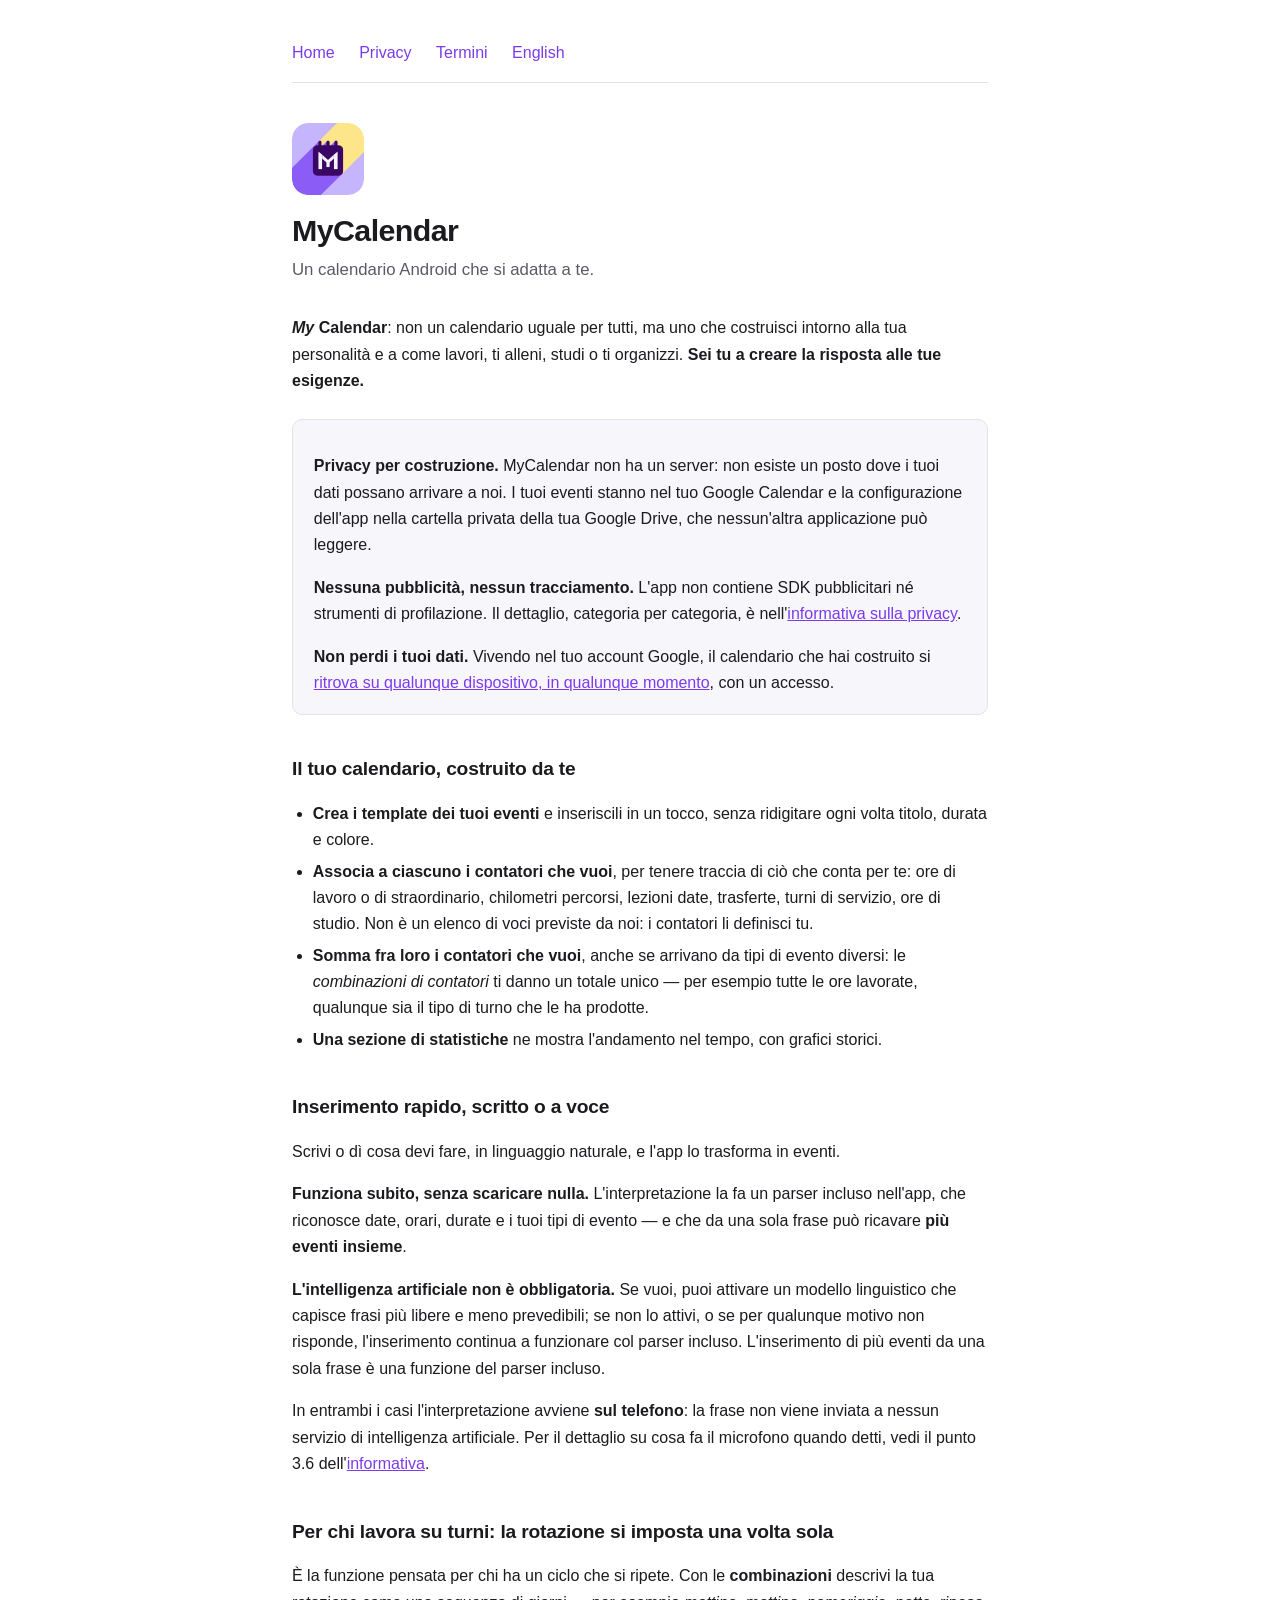
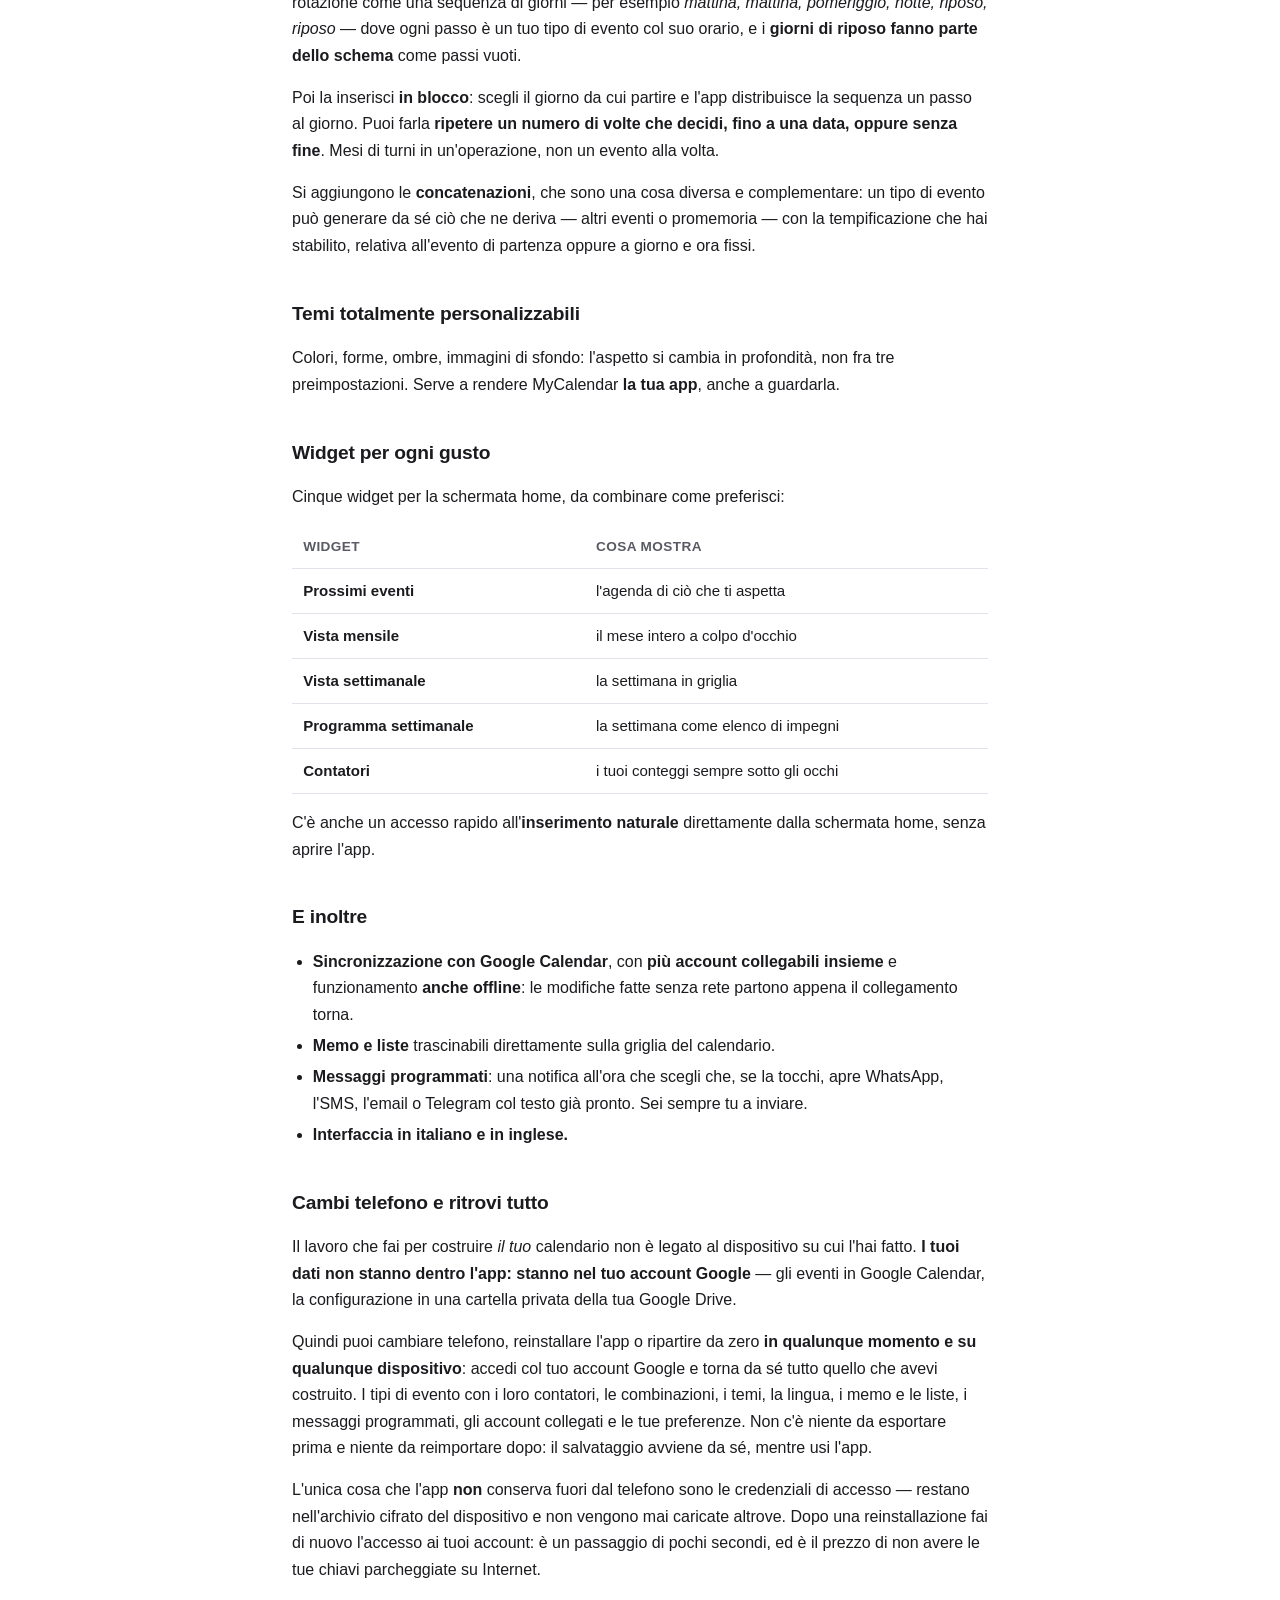
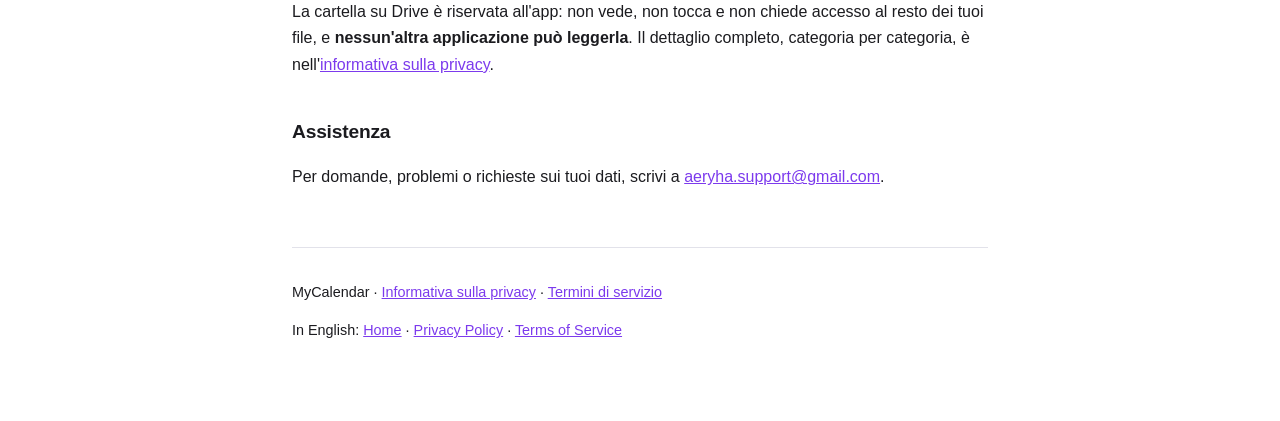
==== commit 67b0cb25: "Dichiara l'indirizzo canonico https di ogni pagina Search Console segnalava http://aeryha.com/ e /in" ====
--- a/index.html
+++ b/index.html
@@ -8,8 +8,9 @@
 <meta property="og:type" content="website">
 <meta property="og:title" content="MyCalendar — un calendario Android che si adatta a te">
 <meta property="og:description" content="MyCalendar è un calendario Android che si adatta a te: crea i template dei tuoi eventi, associagli i contatori che vuoi e guardane l'andamento. Privacy per costruzione: i tuoi dati restano nel tuo account Google.">
-<meta property="og:image" content="https://aeryha.github.io/mycalendar-sito/icona-512.png">
-<meta property="og:url" content="https://aeryha.github.io/mycalendar-sito/index.html">
+<meta property="og:image" content="https://aeryha.com/icona-512.png">
+<meta property="og:url" content="https://aeryha.com/">
+<link rel="canonical" href="https://aeryha.com/">
 <link rel="icon" href="favicon.ico" sizes="any">
 <link rel="icon" href="icona-192.png" type="image/png">
 <link rel="apple-touch-icon" href="icona-180.png">
--- a/stile.css
+++ b/stile.css
@@ -3,7 +3,7 @@
   --tenue: #5a5a66;
   --bordo: #e2e2ea;
   --sfondo: #ffffff;
-  --accento: #3b5bdb;
+  --accento: #7c3aed;
   --nota: #f7f7fb;
 }
 @media (prefers-color-scheme: dark) {
@@ -12,7 +12,7 @@
     --tenue: #a3a3b2;
     --bordo: #32323c;
     --sfondo: #16161a;
-    --accento: #8da2fb;
+    --accento: #c4b5fd;
     --nota: #1e1e24;
   }
 }
